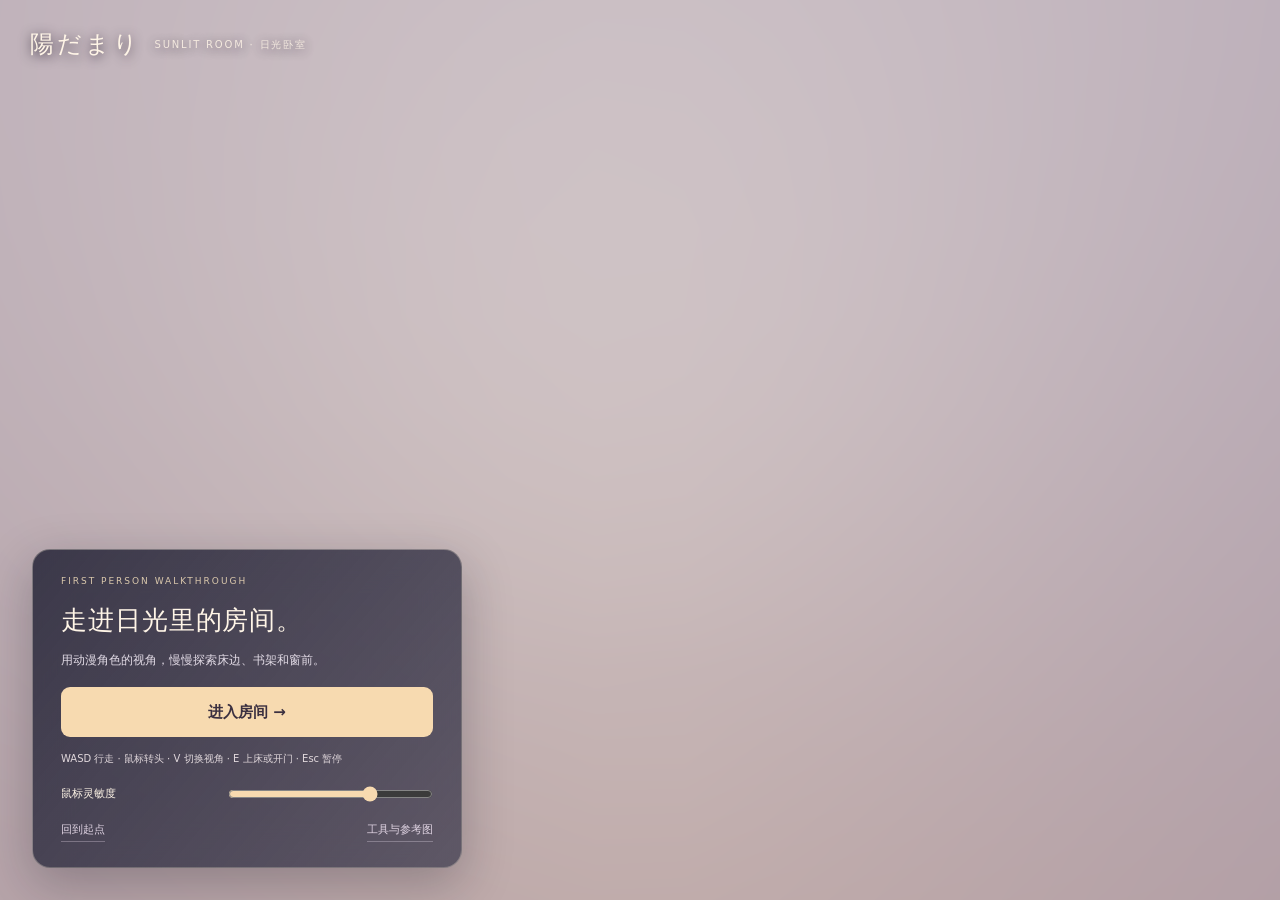
==== sunlit-anime-bedroom/index.html @ 1385c8ec "Publish sunlit anime bedroom tour" ====
<!doctype html>
<html lang="en">
  <head>
    <meta charset="UTF-8" />
    <meta name="viewport" content="width=device-width, initial-scale=1.0" />
    <title>日光卧室漫游</title>
    <script type="module" crossorigin src="/assets/index-Bm4yVvnv.js"></script>
    <link rel="stylesheet" crossorigin href="/assets/index-BSaRIvLt.css">
  </head>
  <body>
    <div id="root"></div>
  </body>
</html>
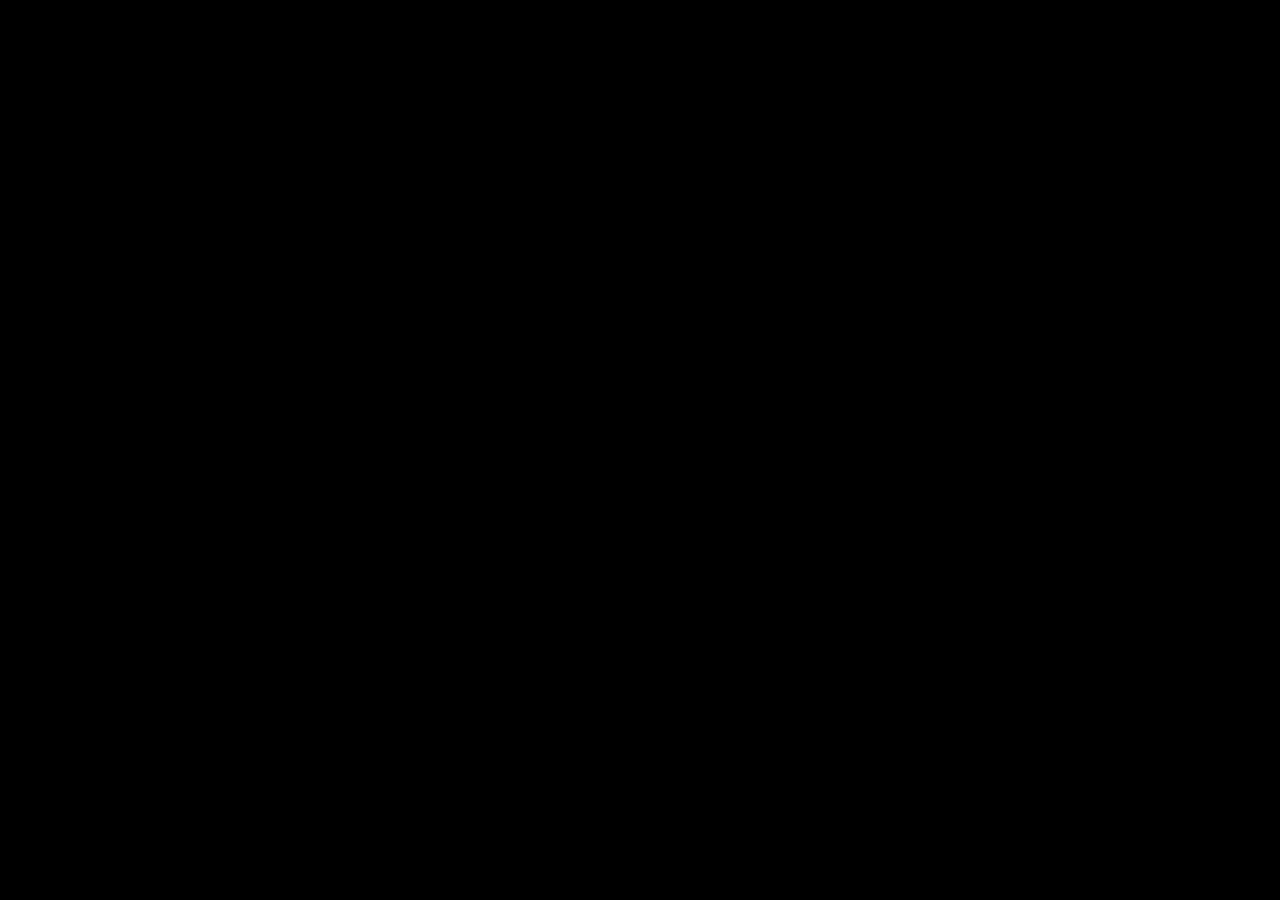
==== commit 85a8d4bd: "Load smaller splat on touch devices" ====
--- a/sunlit-anime-bedroom/index.html
+++ b/sunlit-anime-bedroom/index.html
@@ -4,7 +4,7 @@
     <meta charset="UTF-8" />
     <meta name="viewport" content="width=device-width, initial-scale=1.0" />
     <title>日光卧室漫游</title>
-    <script type="module" crossorigin src="/assets/index-Bm4yVvnv.js"></script>
+    <script type="module" crossorigin src="/assets/index-BP2RgoWj.js"></script>
     <link rel="stylesheet" crossorigin href="/assets/index-BSaRIvLt.css">
   </head>
   <body>
